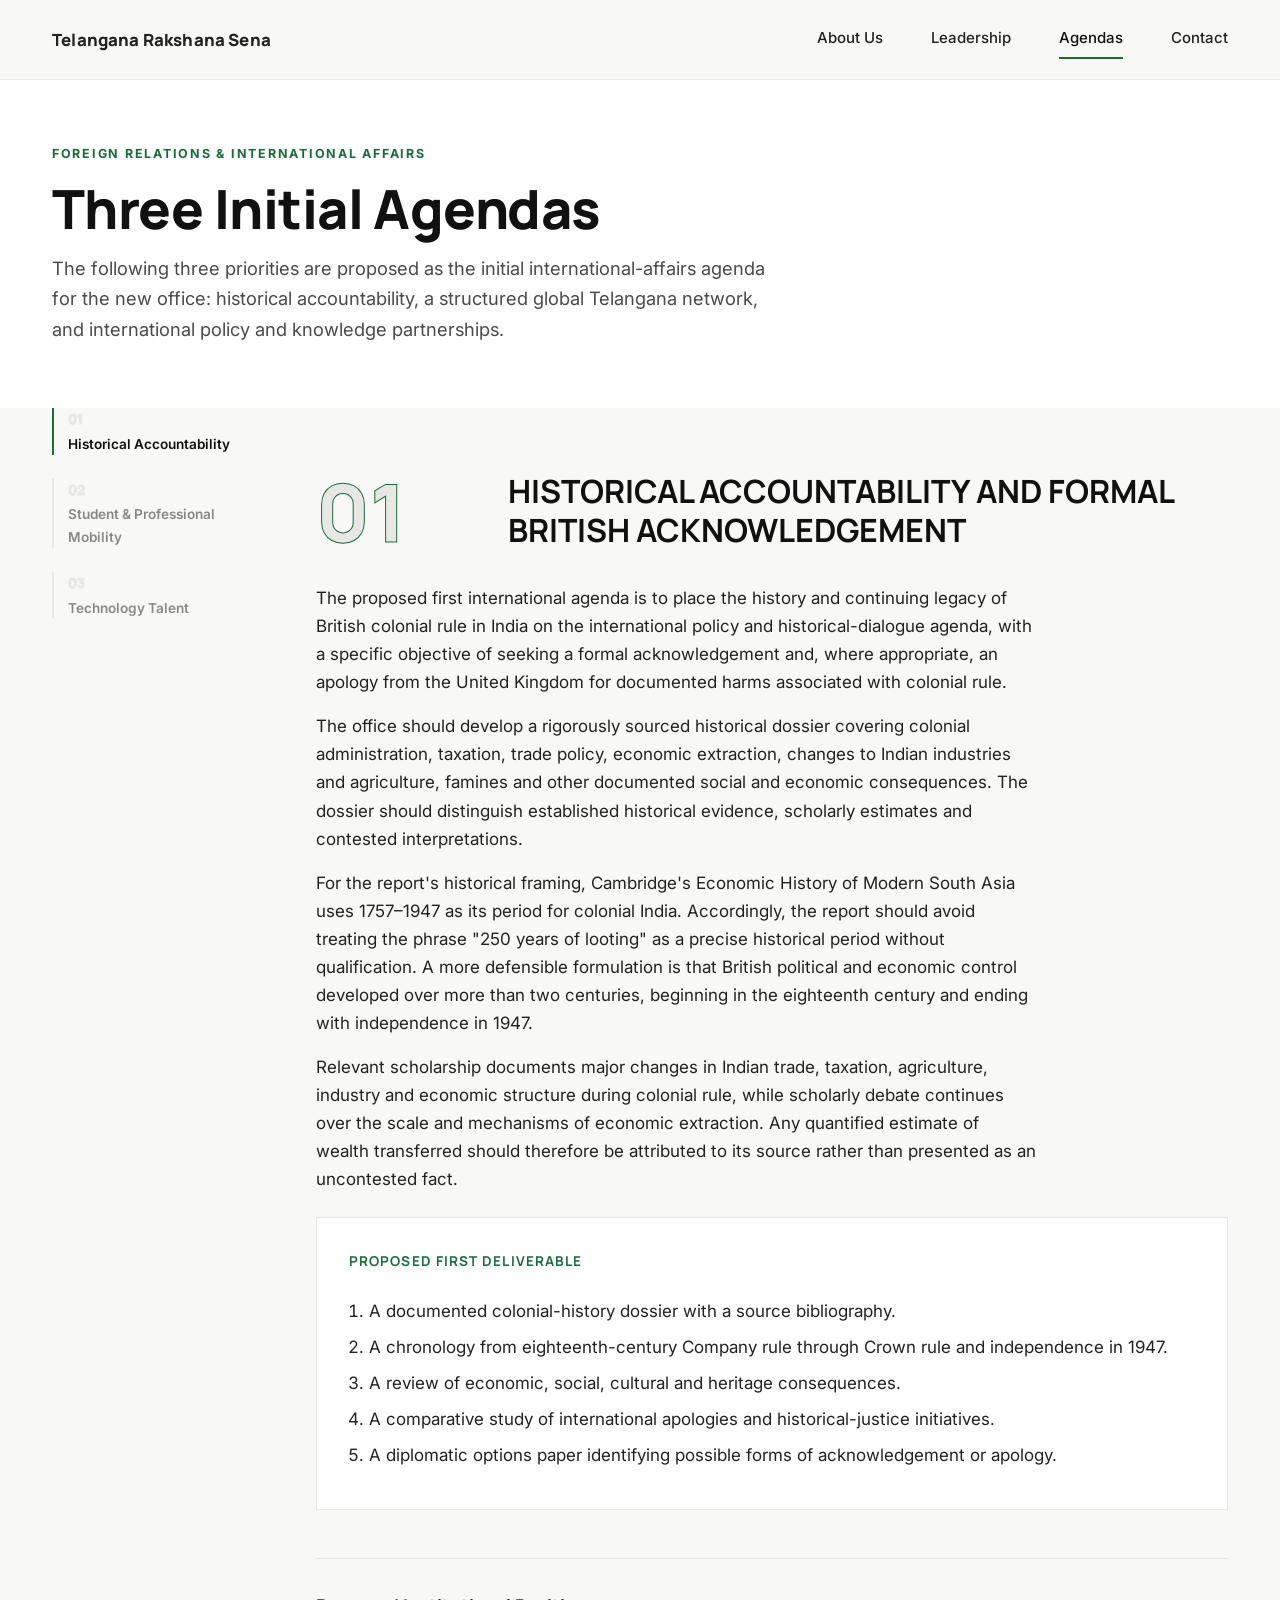
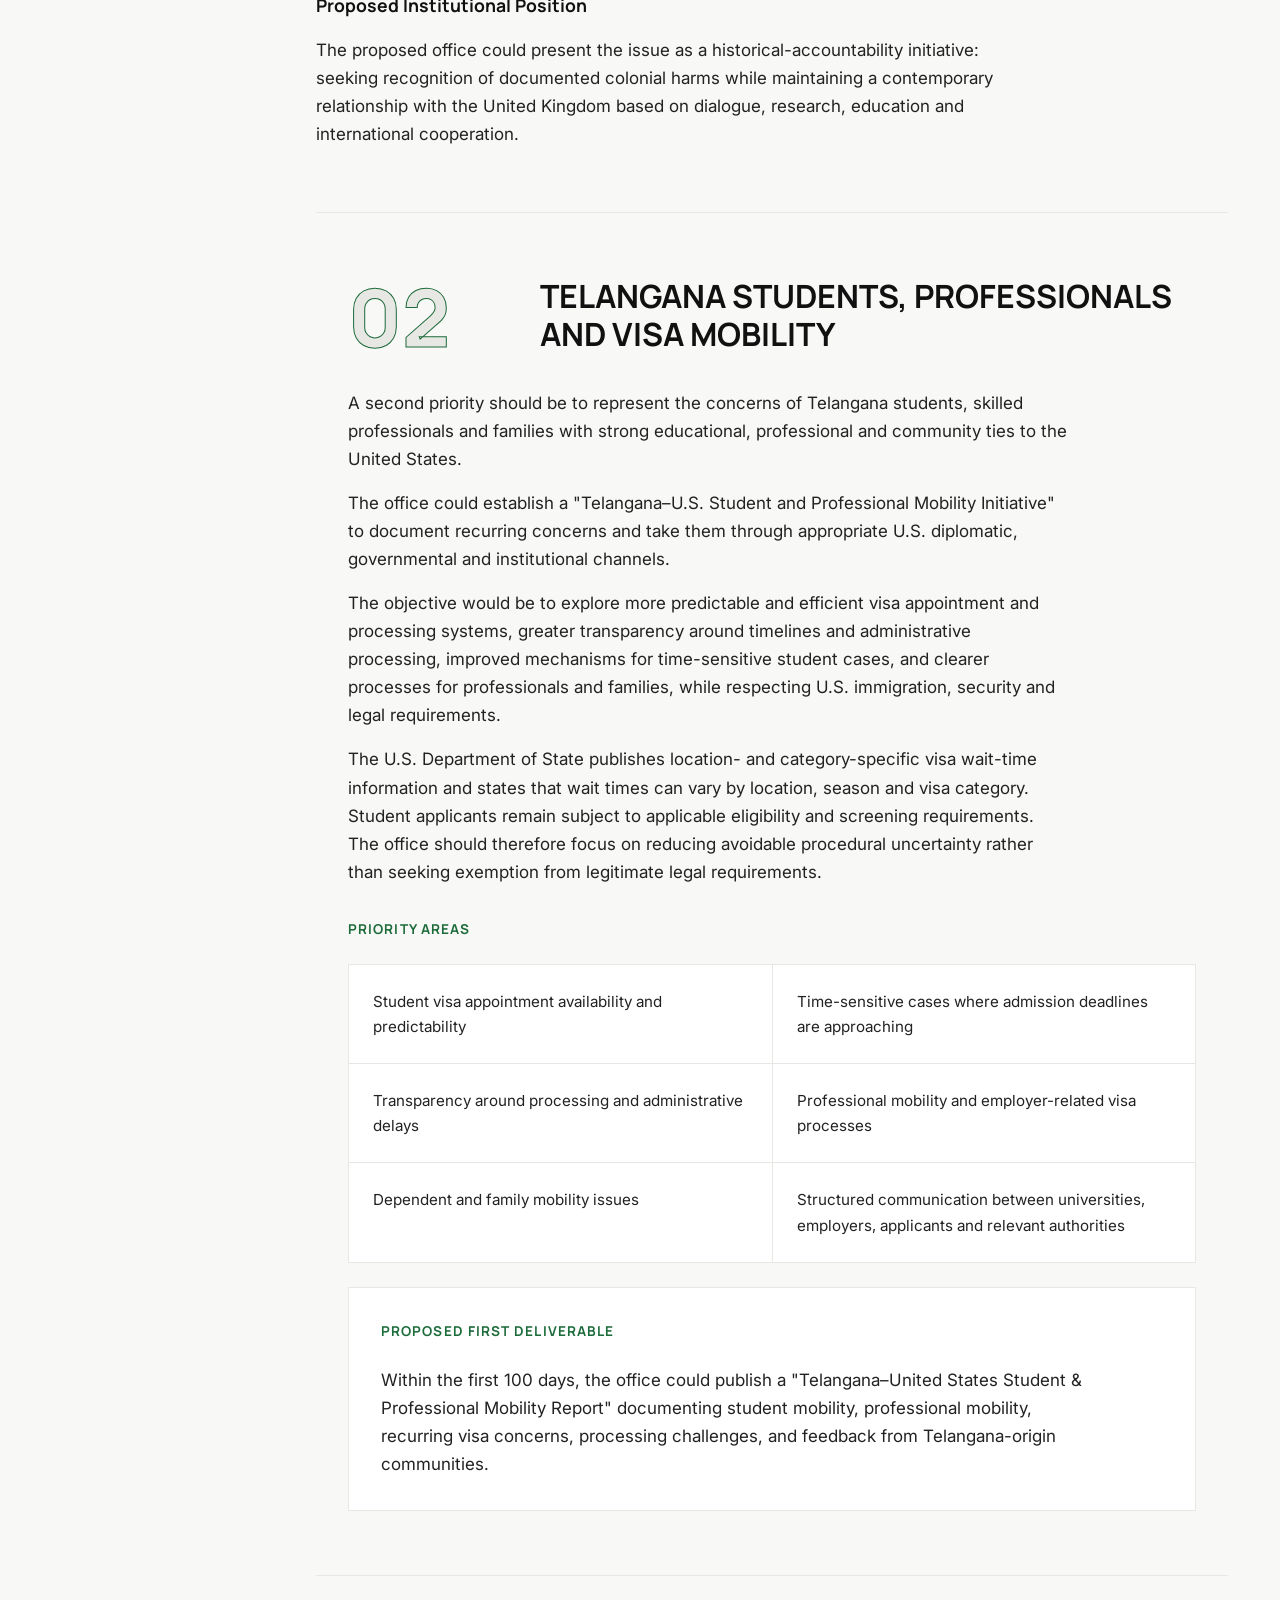
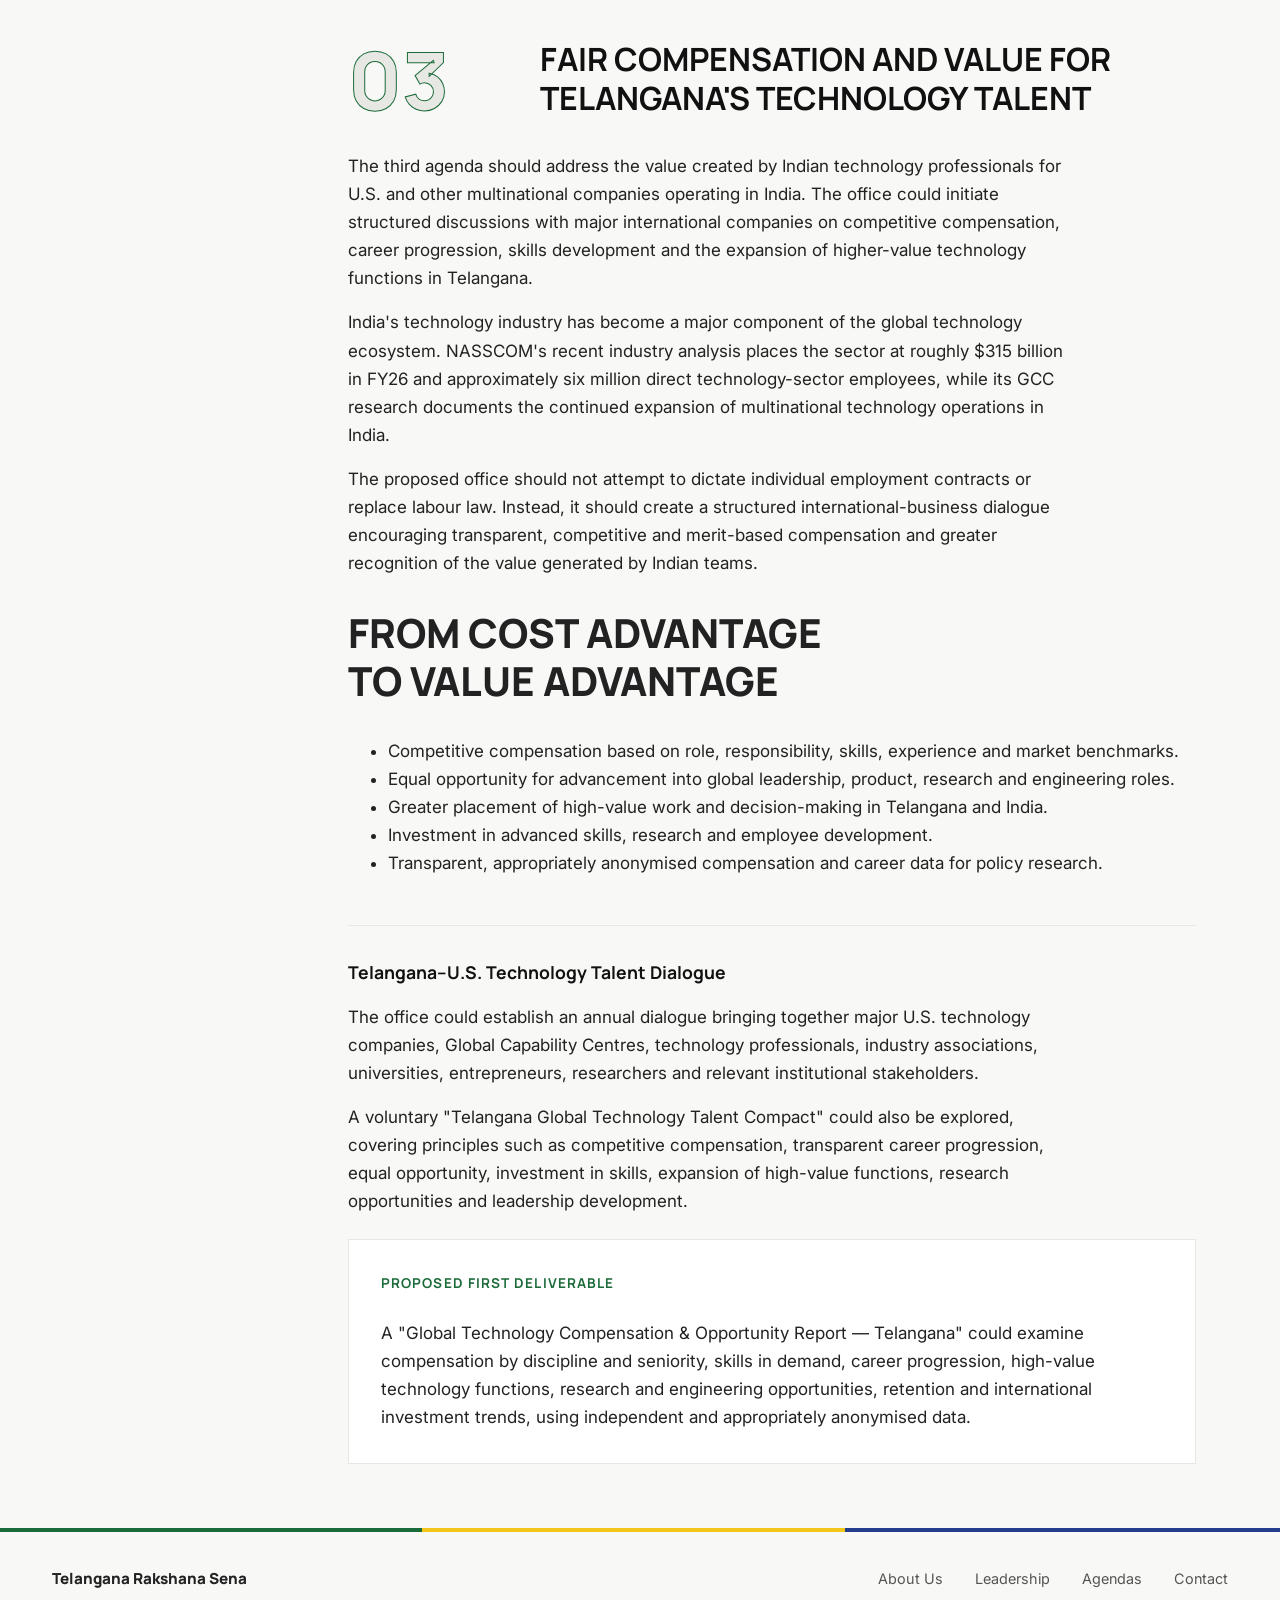
==== agendas.html @ 8eaf6def "initial commit" ====
<!DOCTYPE html>
<html lang="en">
<head>
<meta charset="UTF-8">
<meta name="viewport" content="width=device-width, initial-scale=1">
<title>Agendas — Telangana Rakshana Sena</title>
<link rel="preconnect" href="https://fonts.googleapis.com">
<link rel="preconnect" href="https://fonts.gstatic.com" crossorigin>
<link href="https://fonts.googleapis.com/css2?family=Inter:wght@400;500;600;700&family=Manrope:wght@700;800&display=swap" rel="stylesheet">
<link rel="stylesheet" href="css/styles.css">
</head>
<body>
<header class="site-header">
  <div class="header-inner">
    <div class="site-title"><a href="index.html">Telangana Rakshana Sena</a></div>
    <button class="menu-toggle" aria-label="Toggle navigation" aria-expanded="false"><span></span><span></span><span></span></button>
    <nav class="primary-nav" aria-label="Primary">
      <ul class="nav-list">
        <li><a href="index.html">About Us</a></li>
        <li class="has-dropdown">
          <a href="leadership.html">Leadership</a>
          <ul class="dropdown">
            <li><a href="leadership.html#surabhi">Surabhi</a></li>
            <li><a href="leadership.html#vijay">Vijay Gariney</a></li>
          </ul>
        </li>
        <li class="has-dropdown">
          <a href="agendas.html" aria-current="page">Agendas</a>
          <ul class="dropdown">
            <li><a href="agendas.html#agenda-01">Agenda 01</a></li>
            <li><a href="agendas.html#agenda-02">Agenda 02</a></li>
            <li><a href="agendas.html#agenda-03">Agenda 03</a></li>
          </ul>
        </li>
        <li><a href="contact.html">Contact</a></li>
      </ul>
    </nav>
  </div>
</header>

<main>

  <section class="py bg-white">
    <div class="wrap">
      <p class="eyebrow">Foreign Relations &amp; International Affairs</p>
      <h1 class="display display-page">Three Initial Agendas</h1>
      <p class="lede">The following three priorities are proposed as the initial international-affairs agenda for the new office: historical accountability, a structured global Telangana network, and international policy and knowledge partnerships.</p>
    </div>
  </section>

  <div class="wrap agenda-layout">
    <ul class="agenda-index">
      <li><a href="#agenda-01" class="active"><span class="idx-num">01</span>Historical Accountability</a></li>
      <li><a href="#agenda-02"><span class="idx-num">02</span>Student &amp; Professional Mobility</a></li>
      <li><a href="#agenda-03"><span class="idx-num">03</span>Technology Talent</a></li>
    </ul>

    <div>

      <!-- AGENDA 01 -->
      <article class="agenda-section" id="agenda-01">
        <div class="agenda-header-grid">
          <span class="agenda-big-num">01</span>
          <h2>Historical Accountability and Formal British Acknowledgement</h2>
        </div>

        <p>The proposed first international agenda is to place the history and continuing legacy of British colonial rule in India on the international policy and historical-dialogue agenda, with a specific objective of seeking a formal acknowledgement and, where appropriate, an apology from the United Kingdom for documented harms associated with colonial rule.</p>
        <p>The office should develop a rigorously sourced historical dossier covering colonial administration, taxation, trade policy, economic extraction, changes to Indian industries and agriculture, famines and other documented social and economic consequences. The dossier should distinguish established historical evidence, scholarly estimates and contested interpretations.</p>
        <p>For the report's historical framing, Cambridge's Economic History of Modern South Asia uses 1757–1947 as its period for colonial India. Accordingly, the report should avoid treating the phrase "250 years of looting" as a precise historical period without qualification. A more defensible formulation is that British political and economic control developed over more than two centuries, beginning in the eighteenth century and ending with independence in 1947.</p>
        <p>Relevant scholarship documents major changes in Indian trade, taxation, agriculture, industry and economic structure during colonial rule, while scholarly debate continues over the scale and mechanisms of economic extraction. Any quantified estimate of wealth transferred should therefore be attributed to its source rather than presented as an uncontested fact.</p>

        <div class="deliverable-panel">
          <h3>Proposed First Deliverable</h3>
          <ol>
            <li>A documented colonial-history dossier with a source bibliography.</li>
            <li>A chronology from eighteenth-century Company rule through Crown rule and independence in 1947.</li>
            <li>A review of economic, social, cultural and heritage consequences.</li>
            <li>A comparative study of international apologies and historical-justice initiatives.</li>
            <li>A diplomatic options paper identifying possible forms of acknowledgement or apology.</li>
          </ol>
        </div>

        <div class="editorial-block">
          <h3>Proposed Institutional Position</h3>
          <p>The proposed office could present the issue as a historical-accountability initiative: seeking recognition of documented colonial harms while maintaining a contemporary relationship with the United Kingdom based on dialogue, research, education and international cooperation.</p>
        </div>
      </article>

      <!-- AGENDA 02 -->
      <article class="agenda-section bg-green-pale" id="agenda-02" style="padding-left: var(--sp-4); padding-right: var(--sp-4);">
        <div class="agenda-header-grid">
          <span class="agenda-big-num">02</span>
          <h2>Telangana Students, Professionals and Visa Mobility</h2>
        </div>

        <p>A second priority should be to represent the concerns of Telangana students, skilled professionals and families with strong educational, professional and community ties to the United States.</p>
        <p>The office could establish a "Telangana–U.S. Student and Professional Mobility Initiative" to document recurring concerns and take them through appropriate U.S. diplomatic, governmental and institutional channels.</p>
        <p>The objective would be to explore more predictable and efficient visa appointment and processing systems, greater transparency around timelines and administrative processing, improved mechanisms for time-sensitive student cases, and clearer processes for professionals and families, while respecting U.S. immigration, security and legal requirements.</p>
        <p>The U.S. Department of State publishes location- and category-specific visa wait-time information and states that wait times can vary by location, season and visa category. Student applicants remain subject to applicable eligibility and screening requirements. The office should therefore focus on reducing avoidable procedural uncertainty rather than seeking exemption from legitimate legal requirements.</p>

        <h3 style="margin-top: var(--sp-4); font-size: 0.85rem; letter-spacing: 0.08em; text-transform: uppercase; color: var(--green);">Priority Areas</h3>
        <div class="priority-grid">
          <div class="priority-item">Student visa appointment availability and predictability</div>
          <div class="priority-item">Time-sensitive cases where admission deadlines are approaching</div>
          <div class="priority-item">Transparency around processing and administrative delays</div>
          <div class="priority-item">Professional mobility and employer-related visa processes</div>
          <div class="priority-item">Dependent and family mobility issues</div>
          <div class="priority-item">Structured communication between universities, employers, applicants and relevant authorities</div>
        </div>

        <div class="deliverable-panel">
          <h3>Proposed First Deliverable</h3>
          <p style="margin:0;">Within the first 100 days, the office could publish a "Telangana–United States Student &amp; Professional Mobility Report" documenting student mobility, professional mobility, recurring visa concerns, processing challenges, and feedback from Telangana-origin communities.</p>
        </div>
      </article>

      <!-- AGENDA 03 -->
      <article class="agenda-section bg-yellow-pale" id="agenda-03" style="padding-left: var(--sp-4); padding-right: var(--sp-4); border-bottom:none;">
        <div class="agenda-header-grid">
          <span class="agenda-big-num">03</span>
          <h2>Fair Compensation and Value for Telangana's Technology Talent</h2>
        </div>

        <p>The third agenda should address the value created by Indian technology professionals for U.S. and other multinational companies operating in India. The office could initiate structured discussions with major international companies on competitive compensation, career progression, skills development and the expansion of higher-value technology functions in Telangana.</p>
        <p>India's technology industry has become a major component of the global technology ecosystem. NASSCOM's recent industry analysis places the sector at roughly $315 billion in FY26 and approximately six million direct technology-sector employees, while its GCC research documents the continued expansion of multinational technology operations in India.</p>
        <p>The proposed office should not attempt to dictate individual employment contracts or replace labour law. Instead, it should create a structured international-business dialogue encouraging transparent, competitive and merit-based compensation and greater recognition of the value generated by Indian teams.</p>

        <p class="editorial-statement">From Cost Advantage<br>to Value Advantage</p>
        <ul>
          <li>Competitive compensation based on role, responsibility, skills, experience and market benchmarks.</li>
          <li>Equal opportunity for advancement into global leadership, product, research and engineering roles.</li>
          <li>Greater placement of high-value work and decision-making in Telangana and India.</li>
          <li>Investment in advanced skills, research and employee development.</li>
          <li>Transparent, appropriately anonymised compensation and career data for policy research.</li>
        </ul>

        <div class="editorial-block">
          <h3>Telangana–U.S. Technology Talent Dialogue</h3>
          <p>The office could establish an annual dialogue bringing together major U.S. technology companies, Global Capability Centres, technology professionals, industry associations, universities, entrepreneurs, researchers and relevant institutional stakeholders.</p>
          <p>A voluntary "Telangana Global Technology Talent Compact" could also be explored, covering principles such as competitive compensation, transparent career progression, equal opportunity, investment in skills, expansion of high-value functions, research opportunities and leadership development.</p>
        </div>

        <div class="deliverable-panel">
          <h3>Proposed First Deliverable</h3>
          <p style="margin:0;">A "Global Technology Compensation &amp; Opportunity Report — Telangana" could examine compensation by discipline and seniority, skills in demand, career progression, high-value technology functions, research and engineering opportunities, retention and international investment trends, using independent and appropriately anonymised data.</p>
        </div>
      </article>

    </div>
  </div>

</main>

<div class="footer-line"></div>
<footer class="site-footer">
  <div class="wrap" style="display:flex; align-items:center; justify-content:space-between; flex-wrap:wrap; gap:16px;">
    <span class="footer-title">Telangana Rakshana Sena</span>
    <ul class="footer-links">
      <li><a href="index.html">About Us</a></li>
      <li><a href="leadership.html">Leadership</a></li>
      <li><a href="agendas.html">Agendas</a></li>
      <li><a href="contact.html">Contact</a></li>
    </ul>
  </div>
</footer>

<script src="js/main.js"></script>
</body>
</html>
---- css/styles.css ----
/* Telangana Rakshana Sena — editorial institutional design system */

:root {
  --yellow: #F4C619;
  --green: #1C6B3A;
  --green-pale: #EAF3EC;
  --blue: #243D8D;
  --ink: #111111;
  --charcoal: #222222;
  --offwhite: #F8F8F6;
  --gray-light: #E7E7E3;
  --yellow-pale: #FBF1CE;
  --white: #FFFFFF;

  --sp-1: 8px;
  --sp-2: 16px;
  --sp-3: 24px;
  --sp-4: 32px;
  --sp-5: 48px;
  --sp-6: 64px;
  --sp-7: 96px;

  --max-width: 1240px;
  --content-max: 720px;
}

* { box-sizing: border-box; }
html { scroll-behavior: smooth; }

body {
  margin: 0;
  background: var(--offwhite);
  color: var(--charcoal);
  font-family: "Inter", -apple-system, "Segoe UI", Roboto, Helvetica, Arial, sans-serif;
  line-height: 1.65;
  font-size: 17px;
  -webkit-font-smoothing: antialiased;
}

h1, h2, h3, .display {
  font-family: "Manrope", "Inter", sans-serif;
  color: var(--ink);
}

a { color: inherit; text-decoration: none; }
img { max-width: 100%; display: block; }

.wrap {
  max-width: var(--max-width);
  margin: 0 auto;
  padding: 0 var(--sp-4);
}

@media (max-width: 640px) {
  .wrap { padding: 0 var(--sp-3); }
}

.eyebrow {
  font-family: "Inter", sans-serif;
  font-weight: 700;
  font-size: 0.78rem;
  letter-spacing: 0.14em;
  text-transform: uppercase;
  color: var(--green);
  margin: 0 0 var(--sp-2);
}

.rule {
  border: none;
  border-top: 3px solid var(--green);
  width: 56px;
  margin: var(--sp-2) 0 var(--sp-4);
}

.rule-thin {
  border: none;
  border-top: 1px solid var(--gray-light);
}

/* ===================== HEADER / NAV ===================== */

header.site-header {
  position: sticky;
  top: 0;
  z-index: 50;
  background: var(--offwhite);
  border-bottom: 1px solid var(--gray-light);
}

.header-inner {
  max-width: var(--max-width);
  margin: 0 auto;
  padding: 20px 32px;
  display: flex;
  align-items: center;
  justify-content: space-between;
}

.site-title {
  font-family: "Manrope", sans-serif;
  font-weight: 800;
  font-size: 1.05rem;
  letter-spacing: 0.01em;
}

.menu-toggle {
  display: none;
  background: none;
  border: 1px solid var(--gray-light);
  border-radius: 3px;
  width: 42px;
  height: 42px;
  cursor: pointer;
  padding: 0;
}
.menu-toggle span {
  display: block;
  width: 20px;
  height: 2px;
  background: var(--ink);
  margin: 5px auto;
}

nav.primary-nav > ul.nav-list {
  list-style: none;
  display: flex;
  gap: var(--sp-5);
  margin: 0;
  padding: 0;
}

.nav-list > li { position: relative; }

.nav-list > li > a {
  font-size: 0.94rem;
  font-weight: 500;
  color: var(--charcoal);
  padding: 6px 0;
  border-bottom: 2px solid transparent;
  display: inline-block;
}
.nav-list > li > a:hover,
.nav-list > li > a[aria-current="page"] {
  color: var(--ink);
  border-bottom-color: var(--green);
}

.dropdown {
  list-style: none;
  margin: 0;
  padding: var(--sp-2);
  position: absolute;
  top: 100%;
  left: 0;
  min-width: 200px;
  background: var(--white);
  border: 1px solid var(--gray-light);
  box-shadow: 0 12px 24px rgba(0,0,0,0.06);
  display: none;
}
.has-dropdown:hover .dropdown,
.has-dropdown:focus-within .dropdown {
  display: block;
}
.dropdown li a {
  display: block;
  padding: 8px 10px;
  font-size: 0.9rem;
  color: var(--charcoal);
  border-radius: 3px;
}
.dropdown li a:hover { background: var(--green-pale); color: var(--green); }

@media (max-width: 860px) {
  .menu-toggle { display: block; }
  nav.primary-nav {
    display: none;
    width: 100%;
    order: 3;
  }
  nav.primary-nav.open { display: block; }
  .header-inner { flex-wrap: wrap; }
  .nav-list { flex-direction: column; gap: 0; width: 100%; }
  .nav-list > li { border-top: 1px solid var(--gray-light); width: 100%; }
  .nav-list > li > a { display: block; padding: 14px 0; width: 100%; }
  .dropdown {
    display: block !important;
    position: static;
    box-shadow: none;
    border: none;
    background: var(--green-pale);
    padding: 4px var(--sp-2) var(--sp-2);
  }
}

/* ===================== MAIN LAYOUT ===================== */

main { display: block; }

section.py { padding: var(--sp-6) 0; }
@media (max-width: 640px) { section.py { padding: var(--sp-5) 0; } }

section.bg-green { background: var(--green); color: var(--white); }
section.bg-green .eyebrow { color: var(--yellow); }
section.bg-green-pale { background: var(--green-pale); }
section.bg-yellow-pale { background: var(--yellow-pale); }
section.bg-white { background: var(--white); }
section.bg-ink { background: var(--ink); color: var(--white); }

.display {
  font-weight: 800;
  letter-spacing: -0.01em;
  line-height: 1.05;
  margin: 0;
}
.display-hero { font-size: clamp(2.75rem, 6vw, 4.75rem); }
.display-page { font-size: clamp(2.25rem, 5vw, 3.375rem); }
.display-section { font-size: clamp(1.5rem, 3vw, 2.1rem); }

.lede {
  font-size: 1.15rem;
  color: #4a4a4a;
  max-width: var(--content-max);
  margin: var(--sp-2) 0 0;
}
section.bg-green .lede { color: rgba(255,255,255,0.85); }

p { margin: 0 0 var(--sp-2); max-width: var(--content-max); }
p:last-child { margin-bottom: 0; }

/* 12-col grid */
.grid {
  display: grid;
  grid-template-columns: repeat(12, 1fr);
  gap: var(--sp-4);
}
@media (max-width: 1024px) {
  .grid { grid-template-columns: repeat(8, 1fr); }
}
@media (max-width: 640px) {
  .grid { grid-template-columns: repeat(4, 1fr); gap: var(--sp-3); }
}

/* ===================== HERO ===================== */

.hero-grid {
  display: grid;
  grid-template-columns: 1.15fr 0.85fr;
  gap: var(--sp-6);
  align-items: center;
}
@media (max-width: 900px) {
  .hero-grid { grid-template-columns: 1fr; gap: var(--sp-4); }
}

.identity-panel {
  aspect-ratio: 4 / 5;
  position: relative;
  background: var(--white);
  border: 1px solid var(--gray-light);
  overflow: hidden;
}
.identity-panel .blk { position: absolute; }
.identity-panel .blk.green  { background: var(--green); }
.identity-panel .blk.yellow { background: var(--yellow); }
.identity-panel .blk.blue   { background: var(--blue); }
.identity-panel .blk.ink    { background: var(--ink); }

/* ===================== FRAMEWORK GRID (numbered terms) ===================== */

.framework-grid {
  display: grid;
  grid-template-columns: repeat(3, 1fr);
  gap: 1px;
  background: var(--gray-light);
  border: 1px solid var(--gray-light);
}
@media (max-width: 640px) {
  .framework-grid { grid-template-columns: repeat(2, 1fr); }
}
.framework-item {
  background: var(--white);
  padding: var(--sp-4);
  min-height: 140px;
  display: flex;
  flex-direction: column;
  justify-content: space-between;
}
.framework-item .num {
  font-family: "Manrope", sans-serif;
  font-weight: 800;
  font-size: 0.85rem;
  color: var(--gray-light);
  -webkit-text-stroke: 1px var(--green);
}
.framework-item .term {
  font-family: "Manrope", sans-serif;
  font-weight: 700;
  font-size: 1.15rem;
  margin-top: var(--sp-3);
}

/* ===================== FOREIGN RELATIONS SPLIT ===================== */

.split-grid {
  display: grid;
  grid-template-columns: 260px 1fr;
  gap: var(--sp-6);
  align-items: start;
}
@media (max-width: 860px) {
  .split-grid { grid-template-columns: 1fr; gap: var(--sp-3); }
}

.vertical-label {
  font-family: "Manrope", sans-serif;
  font-weight: 800;
  font-size: clamp(1.5rem, 3vw, 2rem);
  line-height: 1.15;
  text-transform: uppercase;
  color: var(--yellow);
}

.tag-row { display: flex; flex-wrap: wrap; gap: var(--sp-2); margin-top: var(--sp-4); }
.tag {
  border: 1px solid rgba(255,255,255,0.35);
  color: var(--white);
  font-size: 0.85rem;
  font-weight: 600;
  padding: 6px 14px;
  border-radius: 999px;
}

/* ===================== COMPARISON ===================== */

.compare-grid {
  display: grid;
  grid-template-columns: 1fr 1px 1fr;
  gap: var(--sp-5);
}
@media (max-width: 860px) {
  .compare-grid { grid-template-columns: 1fr; gap: var(--sp-4); }
  .compare-grid .divider { display: none; }
}
.compare-grid .divider { background: var(--yellow); width: 1px; height: 100%; }
.compare-col h3 {
  font-size: 1.1rem;
  text-transform: uppercase;
  letter-spacing: 0.04em;
  margin: 0 0 var(--sp-3);
}
.compare-col ul { padding-left: 18px; margin: 0; }
.compare-col li { margin-bottom: 10px; }
.compare-caption {
  margin-top: var(--sp-5);
  padding-top: var(--sp-4);
  border-top: 1px solid var(--gray-light);
  color: #555;
  font-size: 0.95rem;
}

/* ===================== CLOSING STATEMENT ===================== */

.statement {
  font-family: "Manrope", sans-serif;
  font-weight: 800;
  font-size: clamp(1.75rem, 4vw, 3rem);
  line-height: 1.25;
  text-align: center;
  max-width: 900px;
  margin: 0 auto;
}

/* ===================== LEADERSHIP ===================== */

.profile-hero {
  display: grid;
  grid-template-columns: 42% 1fr;
  gap: var(--sp-6);
  align-items: center;
}
.profile-hero.reverse { grid-template-columns: 1fr 42%; }
.profile-hero.reverse .profile-photo { order: 2; }
@media (max-width: 860px) {
  .profile-hero, .profile-hero.reverse { grid-template-columns: 1fr; }
  .profile-hero.reverse .profile-photo { order: -1; }
}

.profile-photo {
  aspect-ratio: 4 / 5;
  max-height: 620px;
  overflow: hidden;
  border: 1px solid var(--gray-light);
}
.profile-photo img { width: 100%; height: 100%; object-fit: cover; transition: transform 0.25s ease; }
.profile-photo:hover img { transform: scale(1.02); }

.profile-name { font-size: clamp(1.75rem, 3.5vw, 2.5rem); margin: 0 0 6px; }
.profile-role { color: var(--green); font-weight: 600; font-size: 1rem; margin-bottom: var(--sp-3); }

.accordion-list { margin-top: var(--sp-5); border-top: 1px solid var(--gray-light); }
.accordion-item { border-bottom: 1px solid var(--gray-light); }
.accordion-toggle {
  width: 100%;
  display: flex;
  align-items: baseline;
  gap: var(--sp-3);
  background: none;
  border: none;
  text-align: left;
  padding: var(--sp-3) 0;
  cursor: pointer;
  font-family: "Manrope", sans-serif;
}
.accordion-toggle .a-num {
  font-weight: 800;
  color: var(--gray-light);
  -webkit-text-stroke: 1px var(--green);
  font-size: 0.9rem;
  min-width: 28px;
}
.accordion-toggle .a-title {
  flex: 1;
  font-weight: 700;
  font-size: 1.05rem;
  color: var(--ink);
}
.accordion-toggle .chevron { color: var(--green); transition: transform 0.2s ease; }
.accordion-toggle[aria-expanded="true"] .chevron { transform: rotate(180deg); }
.accordion-body { padding: 0 0 var(--sp-4) 44px; }
.accordion-body[hidden] { display: none; }

.interest-grid {
  display: grid;
  grid-template-columns: repeat(2, 1fr);
  gap: 1px;
  background: var(--gray-light);
  border: 1px solid var(--gray-light);
  margin-top: var(--sp-4);
}
@media (max-width: 640px) { .interest-grid { grid-template-columns: 1fr; } }
.interest-item { background: var(--white); padding: var(--sp-3); }
.interest-item .num { font-weight: 800; color: var(--green); font-family: "Manrope", sans-serif; font-size: 0.85rem; }
.interest-item .term { font-weight: 700; margin: 6px 0 6px; font-family: "Manrope", sans-serif; }
.interest-item p { font-size: 0.95rem; margin: 0; }

.editorial-block { margin-top: var(--sp-5); padding-top: var(--sp-4); border-top: 1px solid var(--gray-light); }
.editorial-block h3 { font-size: 1.1rem; margin: 0 0 var(--sp-2); }

.note {
  color: #6b6b6b;
  font-size: 0.9rem;
  border-left: 3px solid var(--gray-light);
  padding-left: 14px;
}

.quote-block {
  font-family: "Manrope", sans-serif;
  font-weight: 700;
  font-size: 1.3rem;
  color: var(--green);
  border-left: 3px solid var(--yellow);
  padding-left: var(--sp-3);
  margin: var(--sp-4) 0;
}

/* ===================== AGENDAS PAGE ===================== */

.agenda-layout {
  display: grid;
  grid-template-columns: 200px 1fr;
  gap: var(--sp-6);
}
@media (max-width: 860px) {
  .agenda-layout { grid-template-columns: 1fr; }
}

.agenda-index {
  position: sticky;
  top: 100px;
  align-self: start;
  list-style: none;
  margin: 0;
  padding: 0;
}
.agenda-index li { margin-bottom: var(--sp-3); }
.agenda-index a {
  display: block;
  font-size: 0.85rem;
  font-weight: 600;
  color: #888;
  border-left: 2px solid var(--gray-light);
  padding-left: 14px;
}
.agenda-index a .idx-num { display: block; font-family: "Manrope", sans-serif; font-weight: 800; color: var(--gray-light); -webkit-text-stroke: 1px currentColor; margin-bottom: 2px; }
.agenda-index a.active { color: var(--ink); border-left-color: var(--green); }

@media (max-width: 860px) {
  .agenda-index {
    position: sticky;
    top: 65px;
    display: flex;
    gap: var(--sp-3);
    overflow-x: auto;
    padding: var(--sp-2) 0;
    background: var(--offwhite);
    z-index: 10;
  }
  .agenda-index li { margin-bottom: 0; flex-shrink: 0; }
  .agenda-index a { border-left: none; border-bottom: 2px solid var(--gray-light); padding: 0 0 6px; white-space: nowrap; }
  .agenda-index a.active { border-bottom-color: var(--green); }
}

.agenda-section { padding: var(--sp-6) 0; border-bottom: 1px solid var(--gray-light); scroll-margin-top: 100px; }
.agenda-section:last-child { border-bottom: none; }
.agenda-header-grid {
  display: grid;
  grid-template-columns: 160px 1fr;
  gap: var(--sp-4);
  margin-bottom: var(--sp-4);
}
@media (max-width: 640px) { .agenda-header-grid { grid-template-columns: 1fr; } }
.agenda-big-num {
  font-family: "Manrope", sans-serif;
  font-weight: 800;
  font-size: clamp(3rem, 7vw, 5rem);
  color: var(--gray-light);
  -webkit-text-stroke: 1px var(--green);
  line-height: 1;
}
.agenda-header-grid h2 {
  font-size: clamp(1.4rem, 3vw, 2rem);
  line-height: 1.2;
  margin: 0;
  text-transform: uppercase;
}

.deliverable-panel {
  border: 1px solid var(--gray-light);
  background: var(--white);
  padding: var(--sp-4);
  margin-top: var(--sp-3);
}
.deliverable-panel h3 {
  font-size: 0.85rem;
  letter-spacing: 0.08em;
  text-transform: uppercase;
  color: var(--green);
  margin: 0 0 var(--sp-3);
}
.deliverable-panel ol { margin: 0; padding-left: 20px; }
.deliverable-panel li { margin-bottom: 8px; }

.priority-grid {
  display: grid;
  grid-template-columns: repeat(2, 1fr);
  gap: 1px;
  background: var(--gray-light);
  border: 1px solid var(--gray-light);
  margin-top: var(--sp-3);
}
@media (max-width: 640px) { .priority-grid { grid-template-columns: 1fr; } }
.priority-item { background: var(--white); padding: var(--sp-3); font-size: 0.95rem; }

.editorial-statement {
  font-family: "Manrope", sans-serif;
  font-weight: 800;
  font-size: clamp(1.5rem, 3.5vw, 2.5rem);
  line-height: 1.2;
  text-transform: uppercase;
  margin: var(--sp-4) 0;
}

/* ===================== CONTACT ===================== */

.contact-minimal {
  min-height: 40vh;
  display: flex;
  flex-direction: column;
  justify-content: center;
}

/* ===================== FOOTER ===================== */

.footer-line {
  height: 4px;
  background: linear-gradient(90deg, var(--green) 0 33%, var(--yellow) 33% 66%, var(--blue) 66% 100%);
}

footer.site-footer { padding: var(--sp-4) 0; }
.footer-title { font-family: "Manrope", sans-serif; font-weight: 800; font-size: 0.95rem; }
.footer-links { list-style: none; display: flex; gap: var(--sp-4); margin: 0; padding: 0; }
.footer-links a { font-size: 0.9rem; color: #555; }
.footer-links a:hover { color: var(--green); }

@media (max-width: 640px) {
  footer.site-footer .wrap { flex-direction: column; align-items: flex-start; }
}
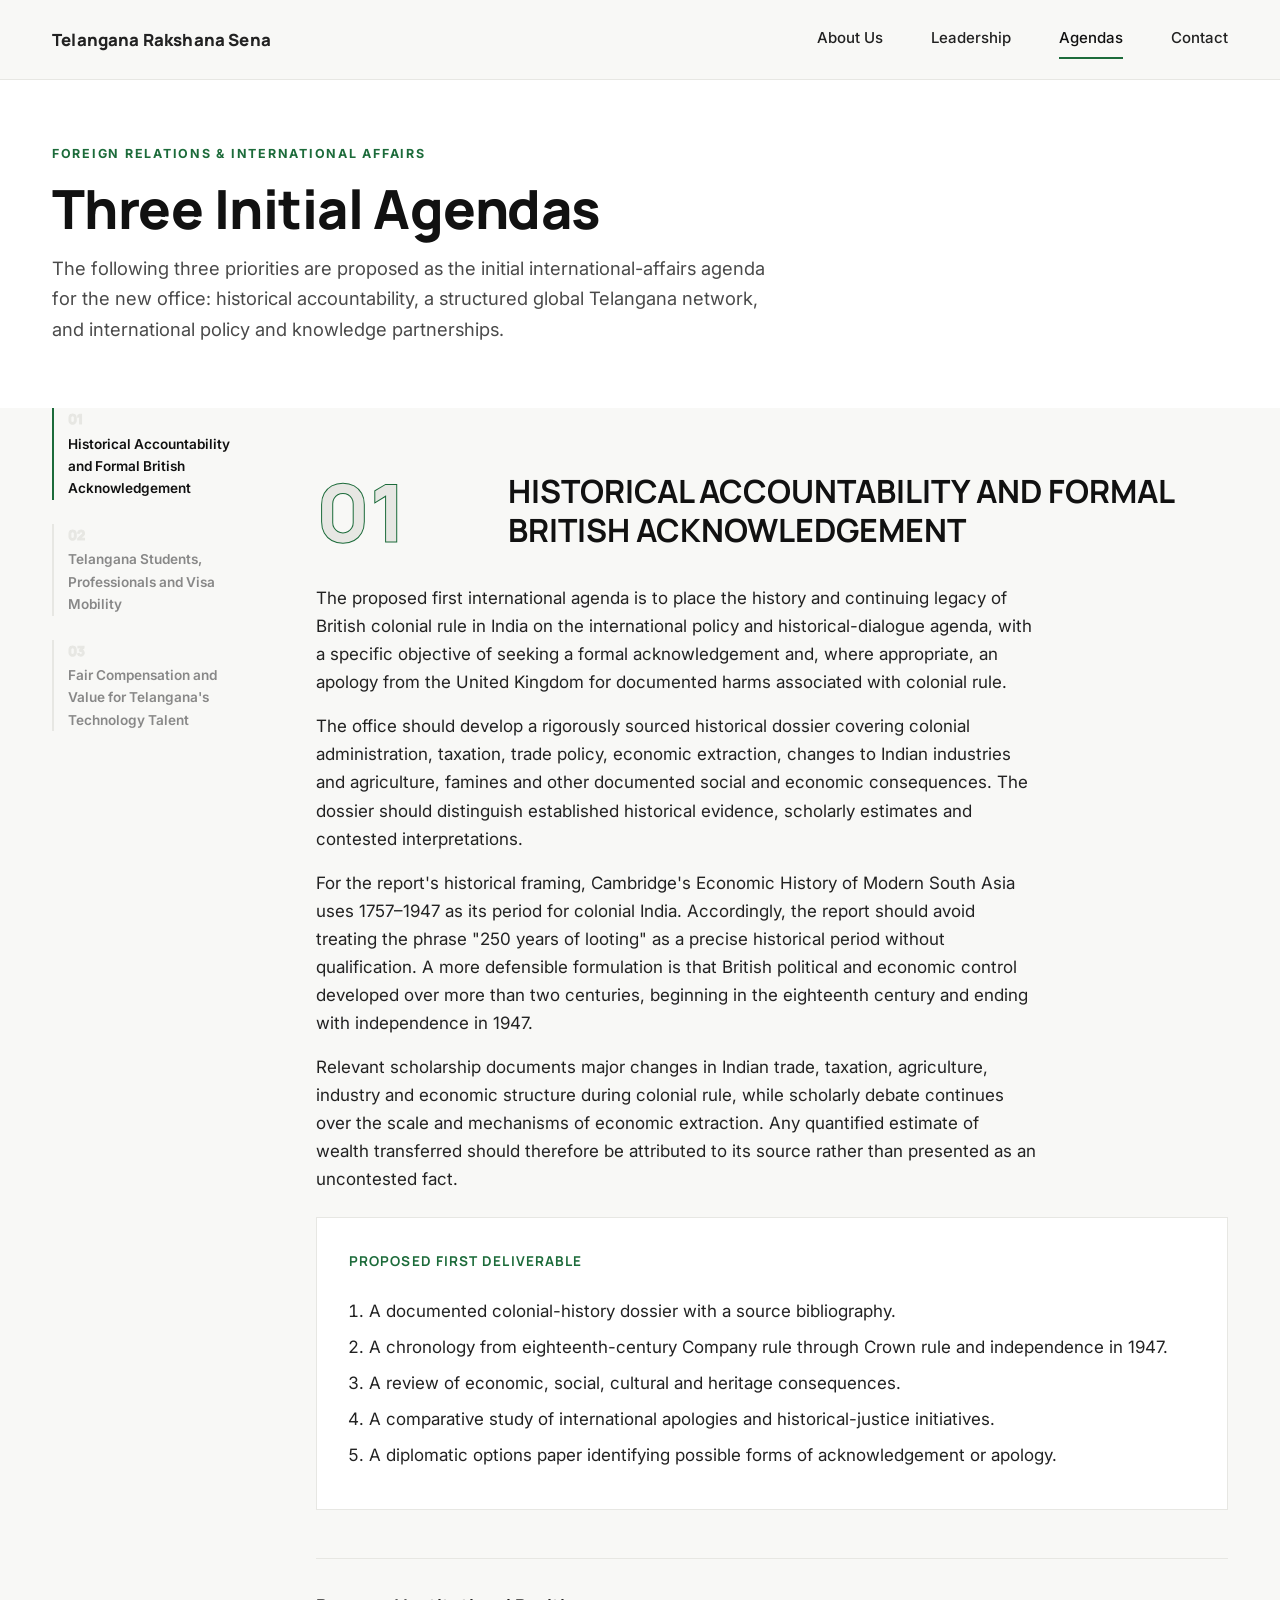
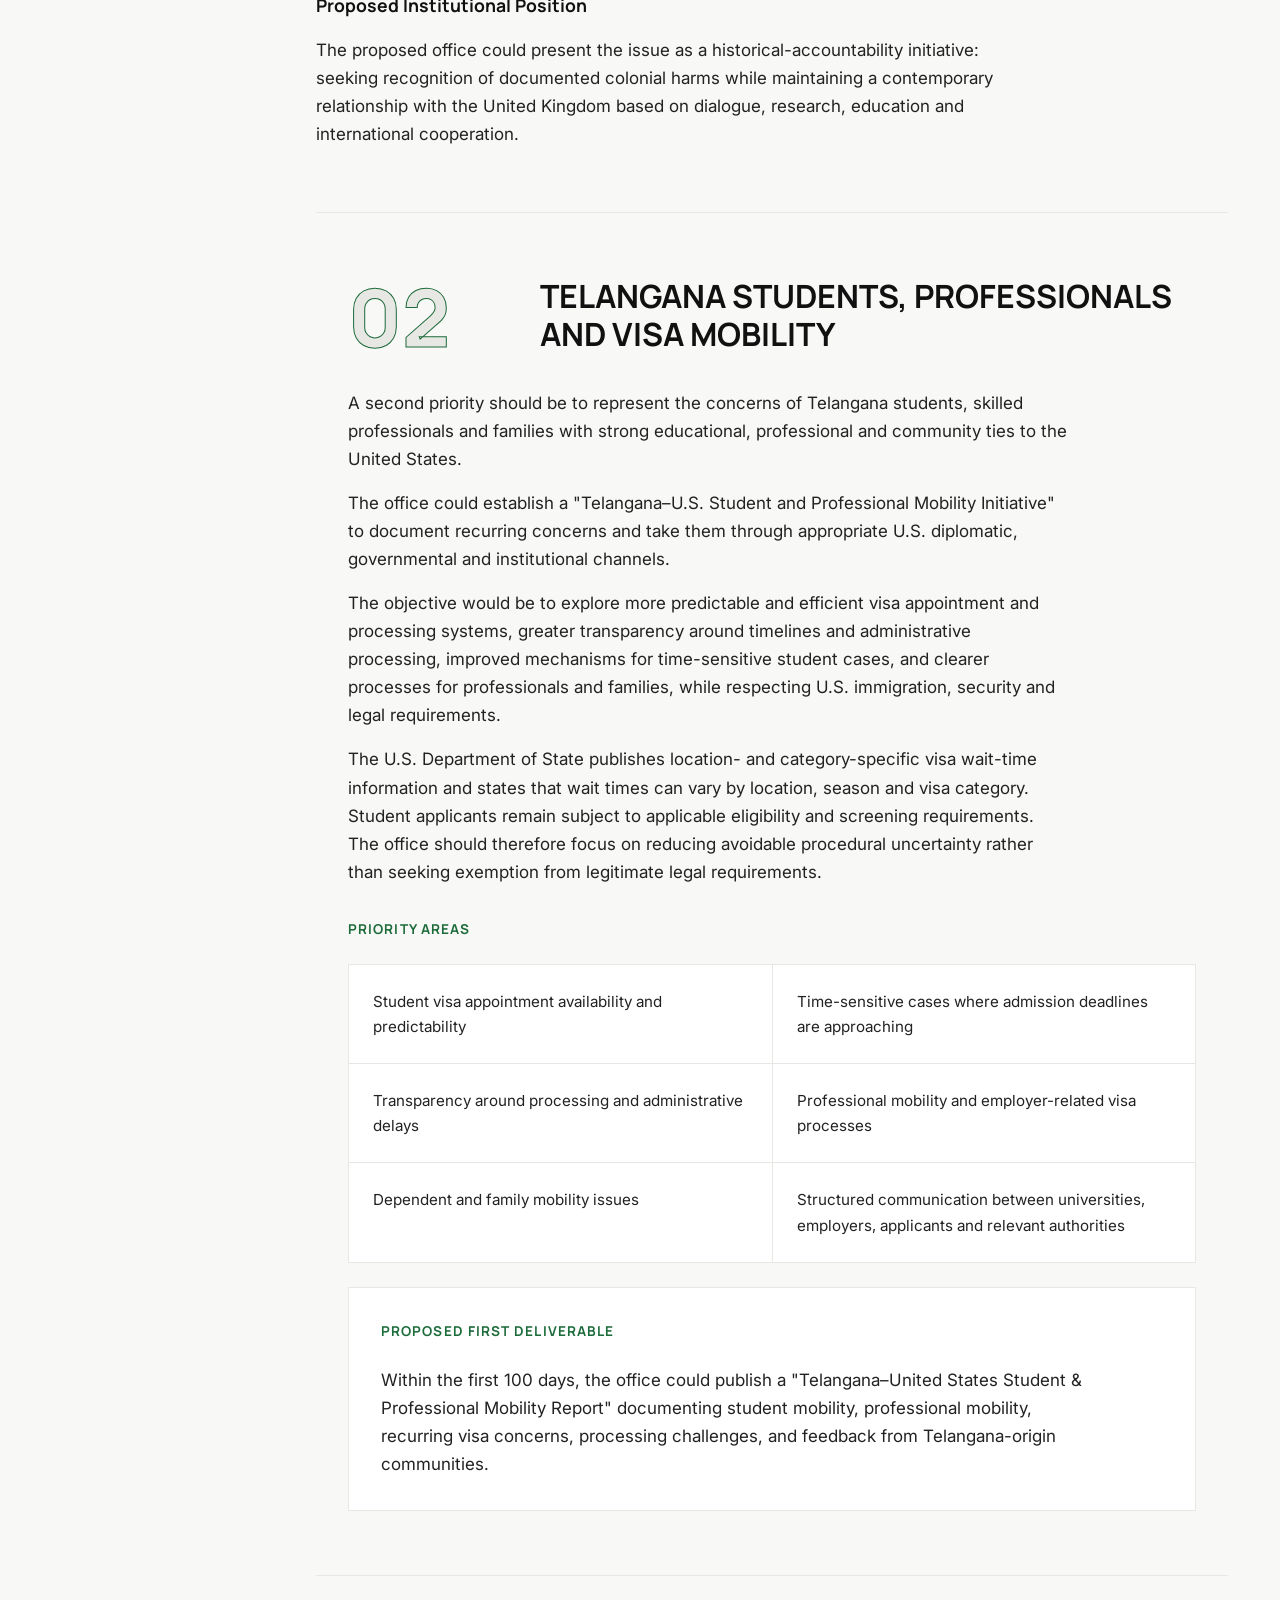
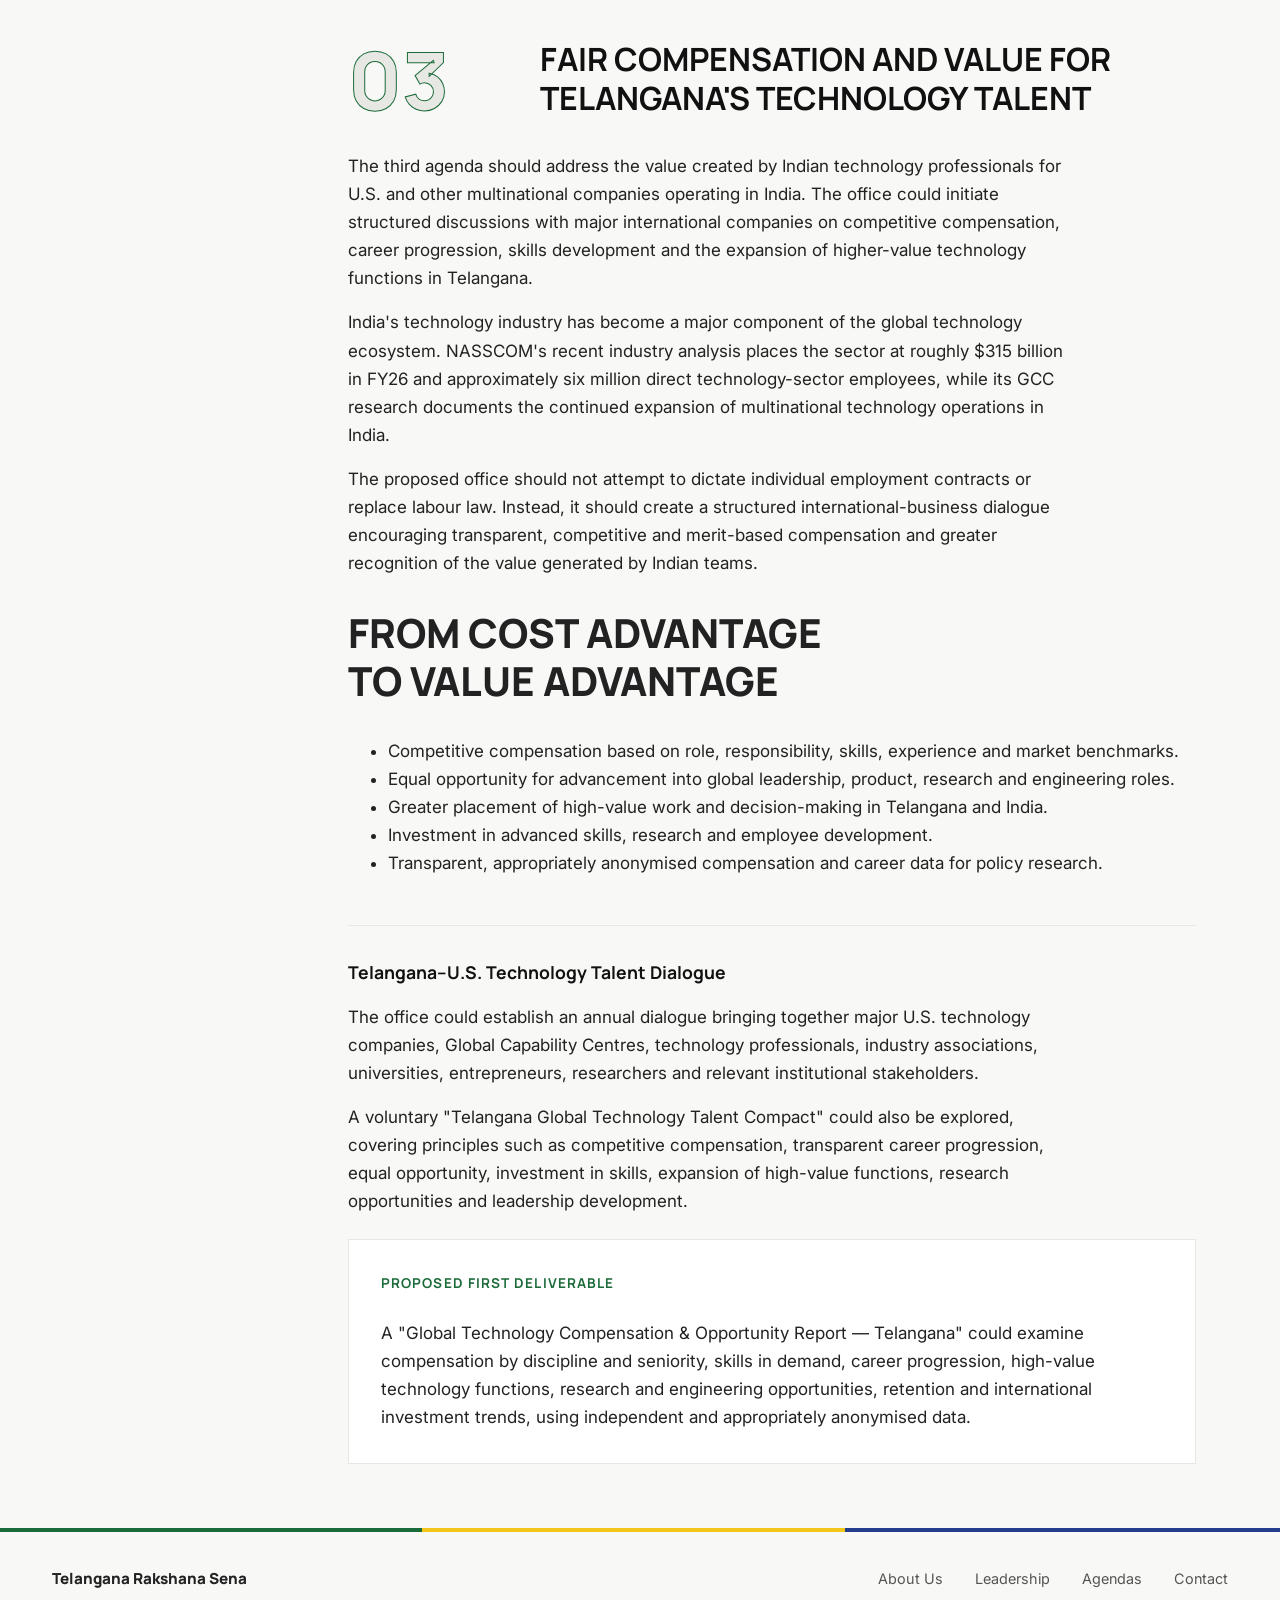
==== commit 9ef16a79: "Formatting and content change" ====
--- a/agendas.html
+++ b/agendas.html
@@ -20,6 +20,7 @@
         <li class="has-dropdown">
           <a href="leadership.html">Leadership</a>
           <ul class="dropdown">
+            <li><a href="leadership.html#kavitha">Kalvakuntla Kavitha</a></li>
             <li><a href="leadership.html#surabhi">Surabhi</a></li>
             <li><a href="leadership.html#vijay">Vijay Gariney</a></li>
           </ul>
@@ -27,9 +28,9 @@
         <li class="has-dropdown">
           <a href="agendas.html" aria-current="page">Agendas</a>
           <ul class="dropdown">
-            <li><a href="agendas.html#agenda-01">Agenda 01</a></li>
-            <li><a href="agendas.html#agenda-02">Agenda 02</a></li>
-            <li><a href="agendas.html#agenda-03">Agenda 03</a></li>
+            <li><a href="agendas.html#agenda-01">Historical Accountability and Formal British Acknowledgement</a></li>
+            <li><a href="agendas.html#agenda-02">Telangana Students, Professionals and Visa Mobility</a></li>
+            <li><a href="agendas.html#agenda-03">Fair Compensation and Value for Telangana's Technology Talent</a></li>
           </ul>
         </li>
         <li><a href="contact.html">Contact</a></li>
@@ -50,9 +51,9 @@
 
   <div class="wrap agenda-layout">
     <ul class="agenda-index">
-      <li><a href="#agenda-01" class="active"><span class="idx-num">01</span>Historical Accountability</a></li>
-      <li><a href="#agenda-02"><span class="idx-num">02</span>Student &amp; Professional Mobility</a></li>
-      <li><a href="#agenda-03"><span class="idx-num">03</span>Technology Talent</a></li>
+      <li><a href="#agenda-01" class="active"><span class="idx-num">01</span>Historical Accountability and Formal British Acknowledgement</a></li>
+      <li><a href="#agenda-02"><span class="idx-num">02</span>Telangana Students, Professionals and Visa Mobility</a></li>
+      <li><a href="#agenda-03"><span class="idx-num">03</span>Fair Compensation and Value for Telangana's Technology Talent</a></li>
     </ul>
 
     <div>
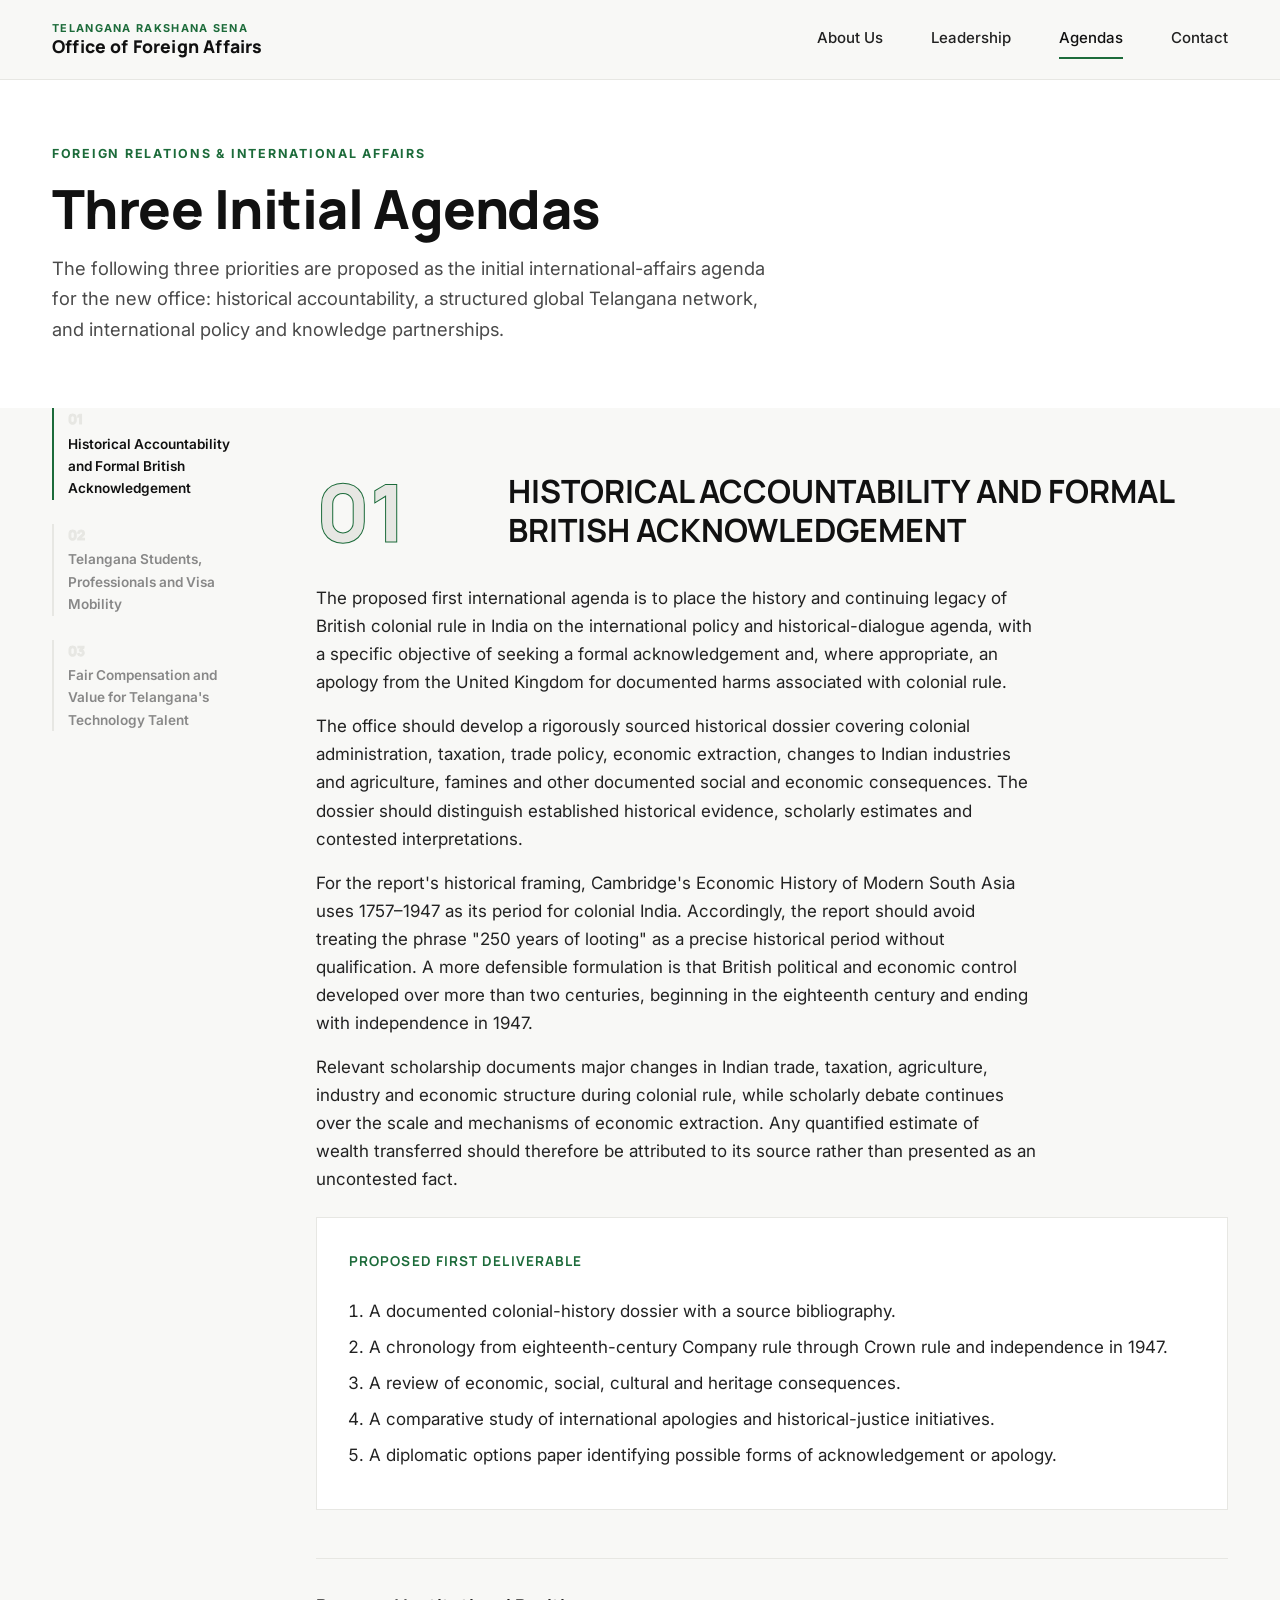
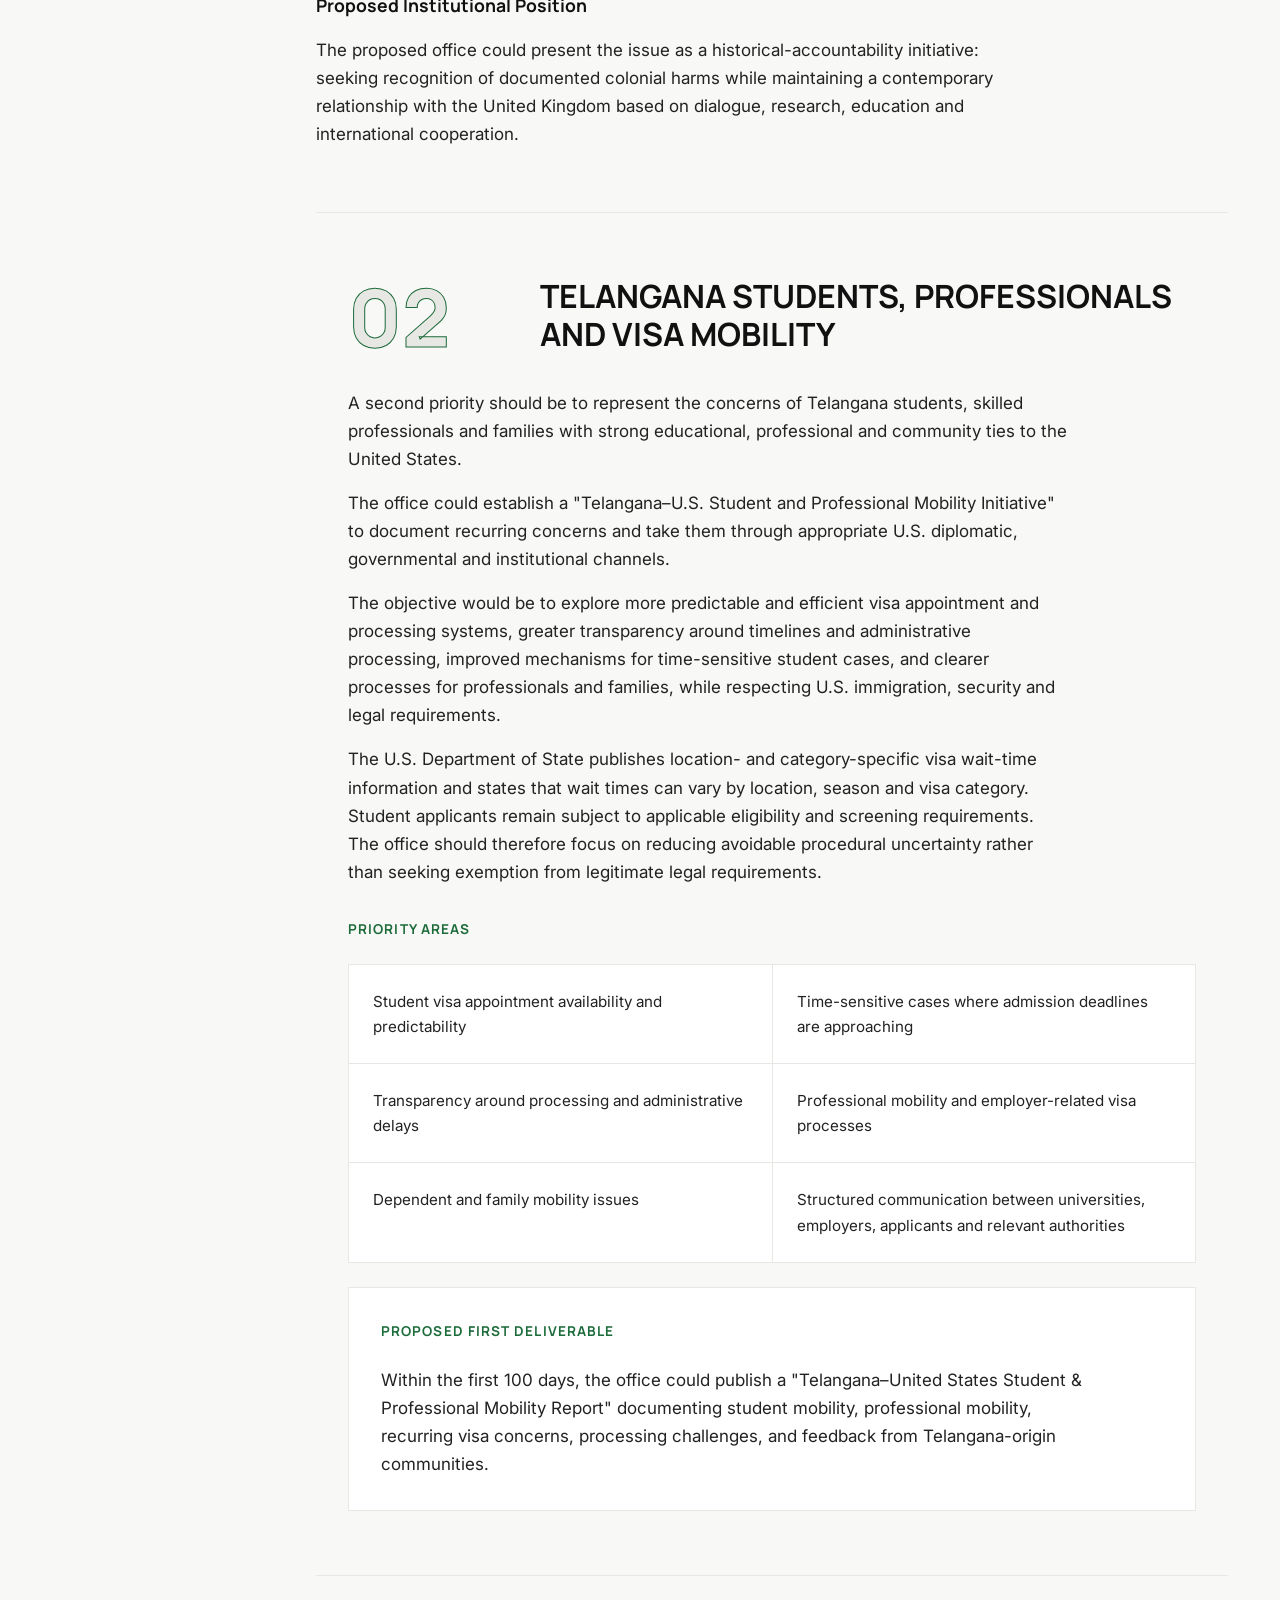
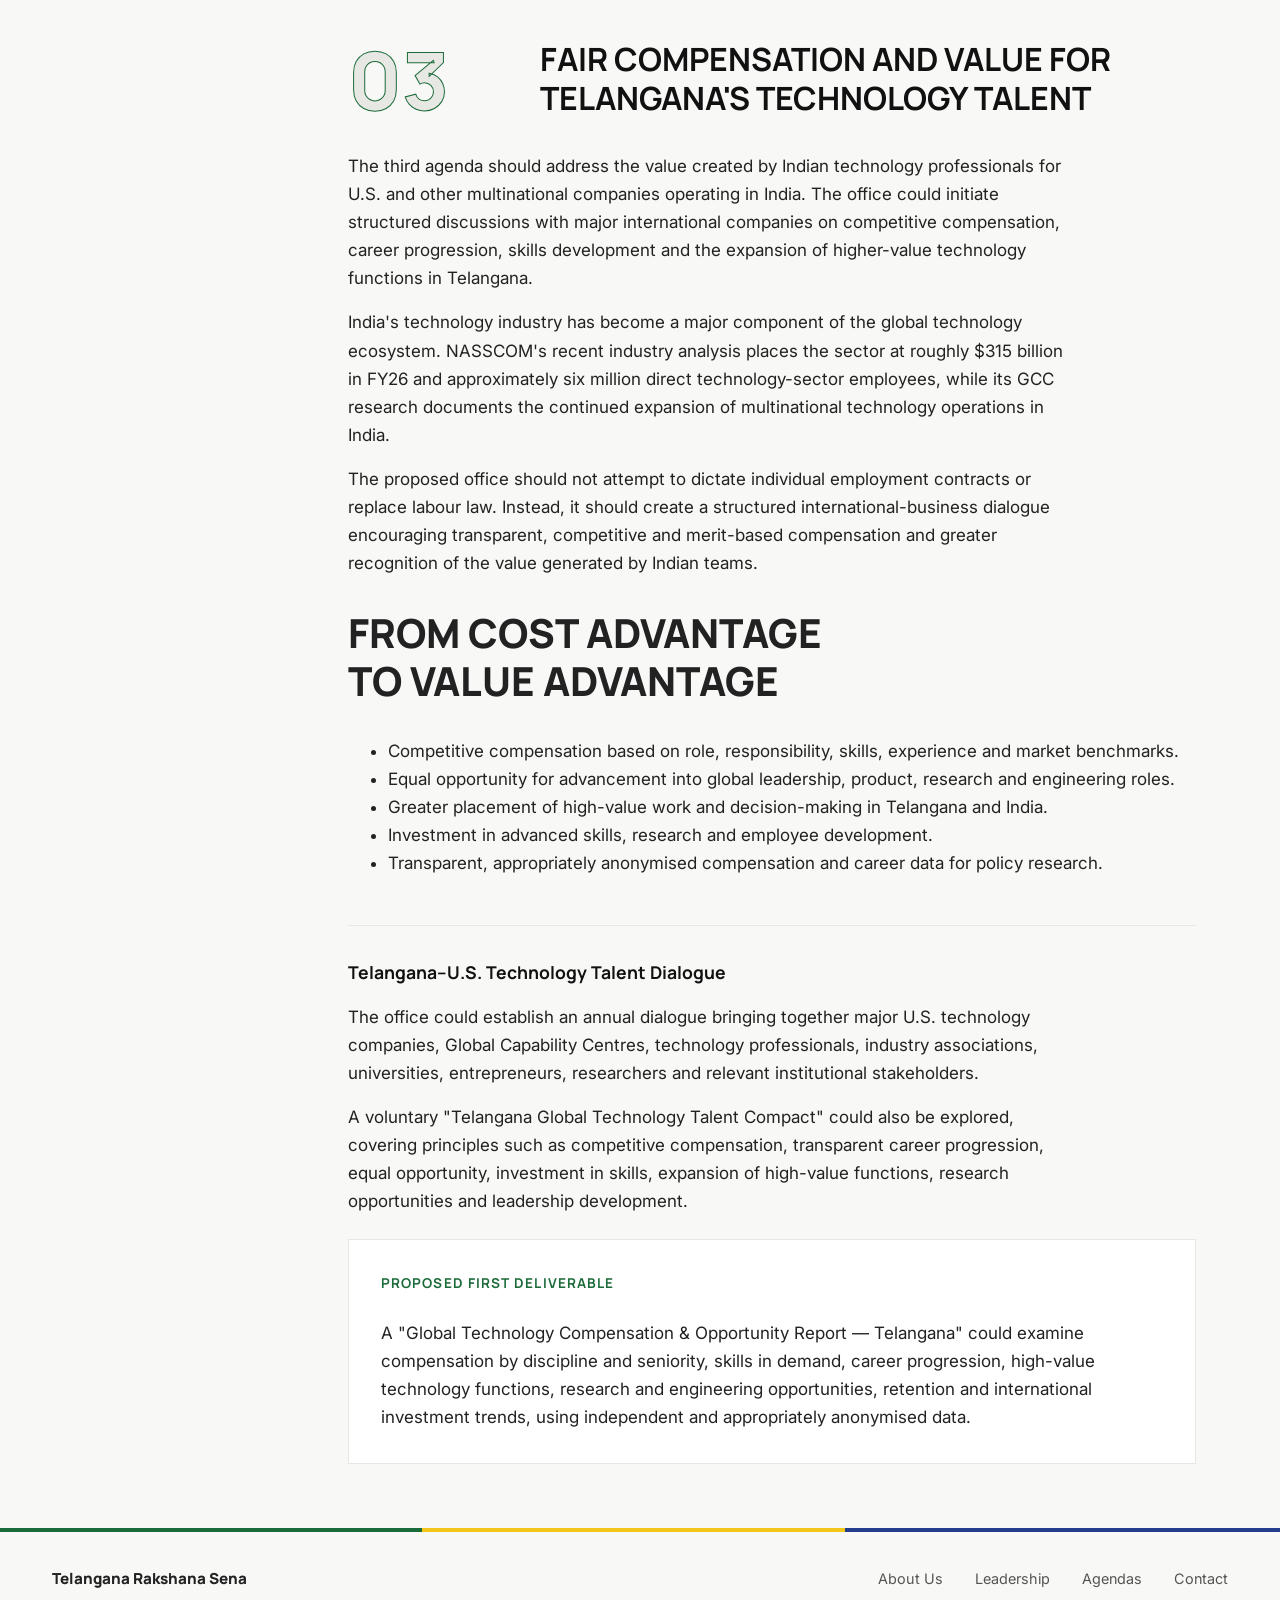
==== commit 3ac33270: "updated Title" ====
--- a/agendas.html
+++ b/agendas.html
@@ -3,7 +3,7 @@
 <head>
 <meta charset="UTF-8">
 <meta name="viewport" content="width=device-width, initial-scale=1">
-<title>Agendas — Telangana Rakshana Sena</title>
+<title>Agendas — Office of Foreign Affairs, TRS</title>
 <link rel="preconnect" href="https://fonts.googleapis.com">
 <link rel="preconnect" href="https://fonts.gstatic.com" crossorigin>
 <link href="https://fonts.googleapis.com/css2?family=Inter:wght@400;500;600;700&family=Manrope:wght@700;800&display=swap" rel="stylesheet">
@@ -12,7 +12,7 @@
 <body>
 <header class="site-header">
   <div class="header-inner">
-    <div class="site-title"><a href="index.html">Telangana Rakshana Sena</a></div>
+    <div class="site-title"><a href="index.html"><span class="site-title-kicker">Telangana Rakshana Sena</span><span class="site-title-main">Office of Foreign Affairs</span></a></div>
     <button class="menu-toggle" aria-label="Toggle navigation" aria-expanded="false"><span></span><span></span><span></span></button>
     <nav class="primary-nav" aria-label="Primary">
       <ul class="nav-list">
--- a/css/styles.css
+++ b/css/styles.css
@@ -96,11 +96,25 @@
   justify-content: space-between;
 }
 
-.site-title {
-  font-family: "Manrope", sans-serif;
-  font-weight: 800;
-  font-size: 1.05rem;
+.site-title a {
+  display: flex;
+  flex-direction: column;
+  line-height: 1.25;
+}
+.site-title-kicker {
+  font-family: "Inter", sans-serif;
+  font-weight: 700;
+  font-size: 0.68rem;
+  letter-spacing: 0.12em;
+  text-transform: uppercase;
+  color: var(--green);
+}
+.site-title-main {
+  font-family: "Manrope", sans-serif;
+  font-weight: 800;
+  font-size: 1.1rem;
   letter-spacing: 0.01em;
+  color: var(--ink);
 }
 
 .menu-toggle {
@@ -254,7 +268,7 @@
 }
 
 .identity-panel {
-  aspect-ratio: 4 / 5;
+  aspect-ratio: 387 / 516;
   position: relative;
   background: var(--white);
   border: 1px solid var(--gray-light);
